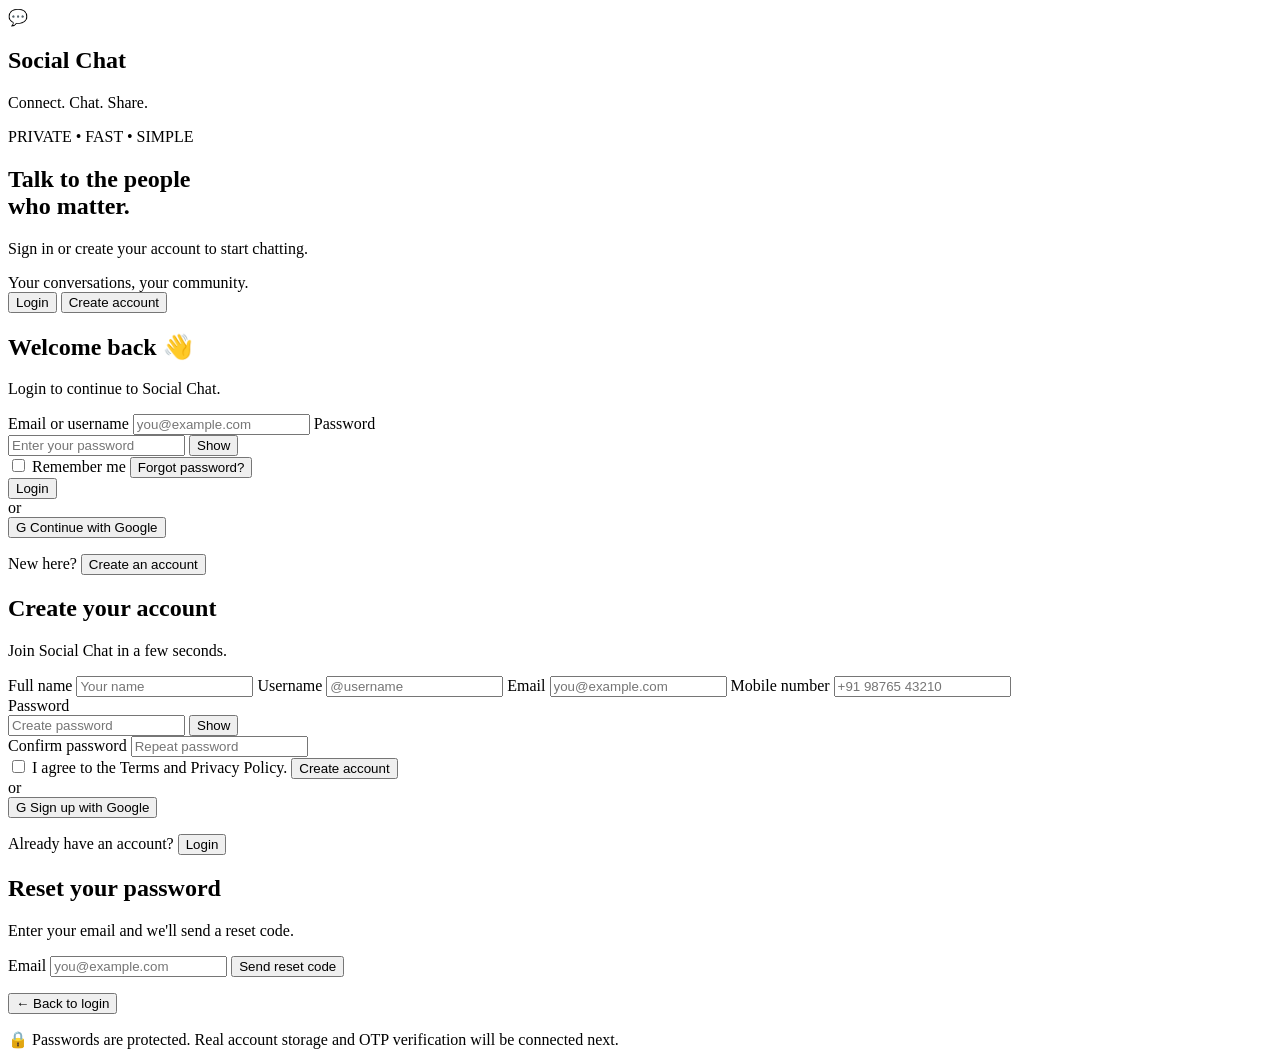
==== public/index.html @ 840ae3a7 "Add public/index.html" ====
<!DOCTYPE html>
<html lang="en">
<head>
  <meta charset="UTF-8">
  <meta name="viewport" content="width=device-width, initial-scale=1.0">
  <title>Social Chat — Login & Sign Up</title>
  <meta name="description" content="Secure login and sign up for Social Chat.">
  <link rel="stylesheet" href="style.css">
</head>
<body>
  <main class="page">
    <section class="brand-panel">
      <div class="brand">
        <div class="logo">💬</div>
        <div>
          <h1>Social Chat</h1>
          <p>Connect. Chat. Share.</p>
        </div>
      </div>
      <div class="hero-copy">
        <span class="pill">PRIVATE • FAST • SIMPLE</span>
        <h2>Talk to the people<br><span>who matter.</span></h2>
        <p>Sign in or create your account to start chatting.</p>
      </div>
      <div class="brand-footer">Your conversations, your community.</div>
    </section>

    <section class="auth-panel">
      <div class="auth-card">
        <div class="tabs">
          <button class="tab active" data-target="login">Login</button>
          <button class="tab" data-target="signup">Create account</button>
        </div>

        <div id="message" class="message" role="alert"></div>

        <form id="login" class="form active">
          <div class="heading">
            <h2>Welcome back 👋</h2>
            <p>Login to continue to Social Chat.</p>
          </div>

          <label>Email or username
            <input id="loginIdentity" type="text" placeholder="you@example.com" autocomplete="username" required>
          </label>

          <label>Password
            <div class="password-wrap">
              <input id="loginPassword" type="password" placeholder="Enter your password" autocomplete="current-password" required>
              <button type="button" class="show-pass" data-for="loginPassword">Show</button>
            </div>
          </label>

          <div class="row between">
            <label class="check"><input type="checkbox" id="remember"> Remember me</label>
            <button type="button" class="link" id="forgotBtn">Forgot password?</button>
          </div>

          <button class="primary" type="submit">Login</button>
          <div class="divider"><span>or</span></div>
          <button class="google" type="button" id="googleBtn"><span>G</span> Continue with Google</button>

          <p class="switch">New here? <button type="button" class="link switch-tab" data-target="signup">Create an account</button></p>
        </form>

        <form id="signup" class="form">
          <div class="heading">
            <h2>Create your account</h2>
            <p>Join Social Chat in a few seconds.</p>
          </div>

          <label>Full name
            <input id="name" type="text" placeholder="Your name" autocomplete="name" required>
          </label>

          <label>Username
            <input id="username" type="text" placeholder="@username" autocomplete="username" minlength="3" required>
          </label>

          <label>Email
            <input id="email" type="email" placeholder="you@example.com" autocomplete="email" required>
          </label>

          <label>Mobile number
            <input id="phone" type="tel" placeholder="+91 98765 43210" autocomplete="tel" required>
          </label>

          <div class="two">
            <label>Password
              <div class="password-wrap">
                <input id="password" type="password" placeholder="Create password" autocomplete="new-password" minlength="8" required>
                <button type="button" class="show-pass" data-for="password">Show</button>
              </div>
            </label>
            <label>Confirm password
              <input id="confirmPassword" type="password" placeholder="Repeat password" autocomplete="new-password" minlength="8" required>
            </label>
          </div>

          <label class="check terms"><input type="checkbox" id="terms" required> I agree to the Terms and Privacy Policy.</label>

          <button class="primary" type="submit">Create account</button>
          <div class="divider"><span>or</span></div>
          <button class="google" type="button" id="googleSignupBtn"><span>G</span> Sign up with Google</button>

          <p class="switch">Already have an account? <button type="button" class="link switch-tab" data-target="login">Login</button></p>
        </form>

        <div id="forgot" class="form">
          <div class="heading">
            <h2>Reset your password</h2>
            <p>Enter your email and we'll send a reset code.</p>
          </div>
          <label>Email
            <input id="resetEmail" type="email" placeholder="you@example.com" autocomplete="email">
          </label>
          <button class="primary" id="resetBtn" type="button">Send reset code</button>
          <p class="switch"><button type="button" class="link switch-tab" data-target="login">← Back to login</button></p>
        </div>

        <div class="security-note">🔒 Passwords are protected. Real account storage and OTP verification will be connected next.</div>
      </div>
    </section>
  </main>
  <script src="script.js"></script>
</body>
</html>
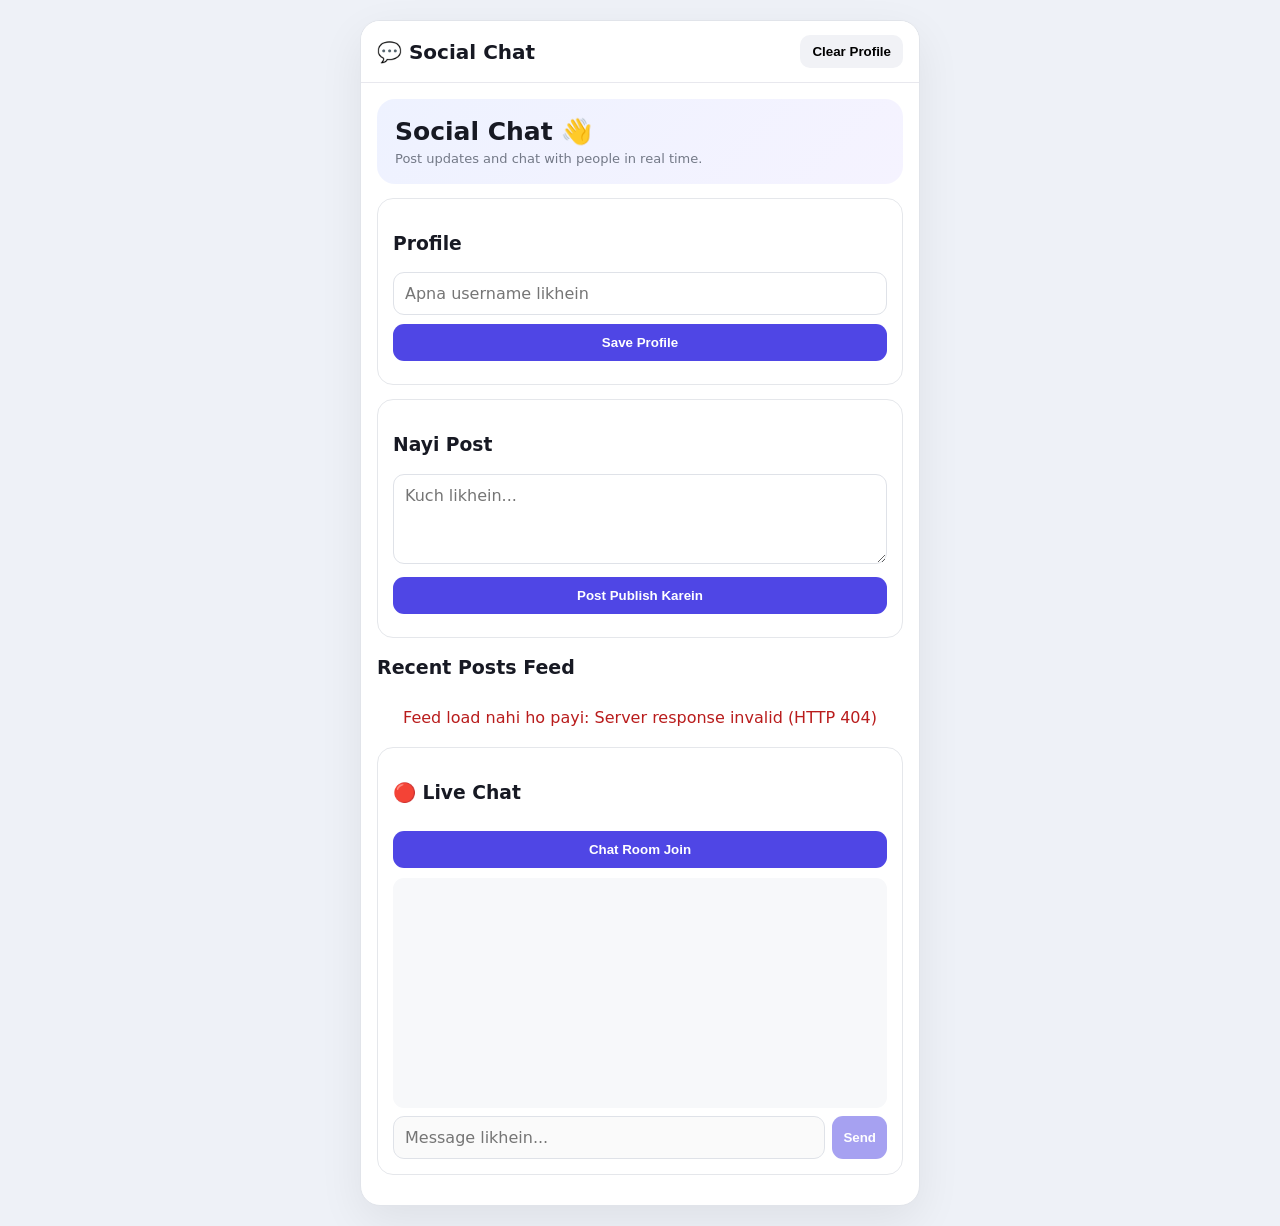
==== commit d8d1e71b: "Create clean social chat interface" ====
--- a/public/index.html
+++ b/public/index.html
@@ -1,127 +1,30 @@
 <!DOCTYPE html>
-<html lang="en">
+<html lang="hi">
 <head>
-  <meta charset="UTF-8">
-  <meta name="viewport" content="width=device-width, initial-scale=1.0">
-  <title>Social Chat — Login & Sign Up</title>
-  <meta name="description" content="Secure login and sign up for Social Chat.">
-  <link rel="stylesheet" href="style.css">
-</head>
-<body>
-  <main class="page">
-    <section class="brand-panel">
-      <div class="brand">
-        <div class="logo">💬</div>
-        <div>
-          <h1>Social Chat</h1>
-          <p>Connect. Chat. Share.</p>
-        </div>
-      </div>
-      <div class="hero-copy">
-        <span class="pill">PRIVATE • FAST • SIMPLE</span>
-        <h2>Talk to the people<br><span>who matter.</span></h2>
-        <p>Sign in or create your account to start chatting.</p>
-      </div>
-      <div class="brand-footer">Your conversations, your community.</div>
-    </section>
-
-    <section class="auth-panel">
-      <div class="auth-card">
-        <div class="tabs">
-          <button class="tab active" data-target="login">Login</button>
-          <button class="tab" data-target="signup">Create account</button>
-        </div>
-
-        <div id="message" class="message" role="alert"></div>
-
-        <form id="login" class="form active">
-          <div class="heading">
-            <h2>Welcome back 👋</h2>
-            <p>Login to continue to Social Chat.</p>
-          </div>
-
-          <label>Email or username
-            <input id="loginIdentity" type="text" placeholder="you@example.com" autocomplete="username" required>
-          </label>
-
-          <label>Password
-            <div class="password-wrap">
-              <input id="loginPassword" type="password" placeholder="Enter your password" autocomplete="current-password" required>
-              <button type="button" class="show-pass" data-for="loginPassword">Show</button>
-            </div>
-          </label>
-
-          <div class="row between">
-            <label class="check"><input type="checkbox" id="remember"> Remember me</label>
-            <button type="button" class="link" id="forgotBtn">Forgot password?</button>
-          </div>
-
-          <button class="primary" type="submit">Login</button>
-          <div class="divider"><span>or</span></div>
-          <button class="google" type="button" id="googleBtn"><span>G</span> Continue with Google</button>
-
-          <p class="switch">New here? <button type="button" class="link switch-tab" data-target="signup">Create an account</button></p>
-        </form>
-
-        <form id="signup" class="form">
-          <div class="heading">
-            <h2>Create your account</h2>
-            <p>Join Social Chat in a few seconds.</p>
-          </div>
-
-          <label>Full name
-            <input id="name" type="text" placeholder="Your name" autocomplete="name" required>
-          </label>
-
-          <label>Username
-            <input id="username" type="text" placeholder="@username" autocomplete="username" minlength="3" required>
-          </label>
-
-          <label>Email
-            <input id="email" type="email" placeholder="you@example.com" autocomplete="email" required>
-          </label>
-
-          <label>Mobile number
-            <input id="phone" type="tel" placeholder="+91 98765 43210" autocomplete="tel" required>
-          </label>
-
-          <div class="two">
-            <label>Password
-              <div class="password-wrap">
-                <input id="password" type="password" placeholder="Create password" autocomplete="new-password" minlength="8" required>
-                <button type="button" class="show-pass" data-for="password">Show</button>
-              </div>
-            </label>
-            <label>Confirm password
-              <input id="confirmPassword" type="password" placeholder="Repeat password" autocomplete="new-password" minlength="8" required>
-            </label>
-          </div>
-
-          <label class="check terms"><input type="checkbox" id="terms" required> I agree to the Terms and Privacy Policy.</label>
-
-          <button class="primary" type="submit">Create account</button>
-          <div class="divider"><span>or</span></div>
-          <button class="google" type="button" id="googleSignupBtn"><span>G</span> Sign up with Google</button>
-
-          <p class="switch">Already have an account? <button type="button" class="link switch-tab" data-target="login">Login</button></p>
-        </form>
-
-        <div id="forgot" class="form">
-          <div class="heading">
-            <h2>Reset your password</h2>
-            <p>Enter your email and we'll send a reset code.</p>
-          </div>
-          <label>Email
-            <input id="resetEmail" type="email" placeholder="you@example.com" autocomplete="email">
-          </label>
-          <button class="primary" id="resetBtn" type="button">Send reset code</button>
-          <p class="switch"><button type="button" class="link switch-tab" data-target="login">← Back to login</button></p>
-        </div>
-
-        <div class="security-note">🔒 Passwords are protected. Real account storage and OTP verification will be connected next.</div>
-      </div>
-    </section>
-  </main>
-  <script src="script.js"></script>
-</body>
-</html>+<meta charset="UTF-8"><meta name="viewport" content="width=device-width,initial-scale=1"><meta name="theme-color" content="#4f46e5"><title>Social Chat</title>
+<style>
+*{box-sizing:border-box}body{margin:0;background:#eef1f7;color:#171923;font-family:Inter,system-ui,-apple-system,sans-serif}.app{width:min(100%,560px);min-height:100vh;margin:auto;background:#fff}.top{position:sticky;top:0;z-index:5;background:#fff;border-bottom:1px solid #e8e8ee;padding:14px 16px;display:flex;justify-content:space-between;align-items:center}.logo{font-size:20px;font-weight:900}.pill{border:0;border-radius:10px;padding:9px 12px;background:#f1f2f6;font-weight:700}.content{padding:16px}.hero{background:linear-gradient(135deg,#eef2ff,#f5f3ff);border-radius:18px;padding:18px;margin-bottom:14px}.hero h1{margin:0 0 5px;font-size:25px}.muted{color:#737987;font-size:13px}.card{border:1px solid #e5e7eb;border-radius:16px;padding:15px;margin-bottom:14px}.field{width:100%;border:1px solid #dfe2e8;border-radius:11px;padding:11px;font:inherit;outline:0}.field:focus{border-color:#6366f1}.textarea{min-height:90px;resize:vertical}.btn{width:100%;border:0;border-radius:11px;padding:11px;margin-top:9px;background:#4f46e5;color:#fff;font-weight:800;cursor:pointer}.btn:disabled{opacity:.5}.feed-title{font-size:19px;font-weight:900;margin:18px 0 10px}.post{border:1px solid #e5e7eb;border-radius:15px;padding:14px;margin-bottom:10px}.post-head{display:flex;gap:10px;align-items:center}.avatar{width:40px;height:40px;border-radius:50%;display:grid;place-items:center;background:#e0e7ff;color:#4338ca;font-weight:900}.post-user{font-weight:800}.post-time{font-size:11px;color:#8a909d;margin-top:2px}.post-text{white-space:pre-wrap;line-height:1.5;margin-top:12px}.empty{text-align:center;color:#8a909d;padding:20px}.chat-box{height:230px;overflow:auto;background:#f7f8fa;border-radius:11px;padding:10px;margin-top:10px}.msg{padding:7px 10px;border-radius:10px;background:#e5e7eb;margin:5px 0;max-width:82%;width:max-content}.msg.self{margin-left:auto;background:#4f46e5;color:#fff}.msg.system{margin:7px auto;background:#ececf1;color:#666;font-size:12px}.chat-row{display:flex;gap:7px;margin-top:8px}.chat-row .field{flex:1}.chat-row .btn{width:auto;margin:0}.status{margin-top:8px;font-size:12px}.ok{color:#15803d}.err{color:#b91c1c}@media(min-width:561px){body{padding:20px}.app{border:1px solid #e1e4ea;border-radius:20px;overflow:hidden;box-shadow:0 15px 45px #00000012}}
+</style></head>
+<body><div class="app">
+<header class="top"><div class="logo">💬 Social Chat</div><button class="pill" id="clearBtn">Clear Profile</button></header>
+<main class="content">
+<section class="hero"><h1 id="welcome">Social Chat 👋</h1><div class="muted">Post updates and chat with people in real time.</div></section>
+<section class="card"><h3>Profile</h3><input class="field" id="username" maxlength="40" placeholder="Apna username likhein"><button class="btn" id="saveBtn">Save Profile</button><div id="profileStatus" class="status"></div></section>
+<section class="card"><h3>Nayi Post</h3><textarea class="field textarea" id="postContent" maxlength="2000" placeholder="Kuch likhein..."></textarea><button class="btn" id="postBtn">Post Publish Karein</button><div id="postStatus" class="status"></div></section>
+<div class="feed-title">Recent Posts Feed</div><section id="feed"><div class="empty">Feed load ho rahi hai…</div></section>
+<section class="card"><h3>🔴 Live Chat</h3><button class="btn" id="connectBtn">Chat Room Join</button><div id="chatStatus" class="status"></div><div class="chat-box" id="chatBox"></div><div class="chat-row"><input class="field" id="chatInput" maxlength="1000" placeholder="Message likhein..." disabled><button class="btn" id="sendBtn" disabled>Send</button></div></section>
+</main></div>
+<script>
+let socket=null;let username=localStorage.getItem('socialChatUsername')||'';const $=id=>document.getElementById(id);const esc=s=>String(s??'').replace(/[&<>"']/g,c=>({'&':'&amp;','<':'&lt;','>':'&gt;','"':'&quot;',"'":'&#039;'}[c]));
+$('username').value=username;updateWelcome();
+function updateWelcome(){ $('welcome').textContent=username?'Welcome, '+username+' 👋':'Social Chat 👋'; }
+async function api(path,options={}){const r=await fetch(path,{cache:'no-store',...options});const text=await r.text();let d;try{d=JSON.parse(text)}catch{throw Error('Server response invalid (HTTP '+r.status+')')};if(!r.ok)throw Error(d.error||'Request failed');return d}
+async function saveUser(){const name=$('username').value.trim();if(!name)return setStatus('profileStatus','Username likhna zaroori hai','err');try{const d=await api('/api/users',{method:'POST',headers:{'Content-Type':'application/json'},body:JSON.stringify({username:name})});username=d.user.username;localStorage.setItem('socialChatUsername',username);updateWelcome();setStatus('profileStatus','Profile save ho gayi ✓','ok')}catch(e){setStatus('profileStatus',e.message,'err')}}
+async function loadFeed(){const feed=$('feed');feed.innerHTML='<div class="empty">Loading posts…</div>';try{const d=await api('/api/posts');const posts=Array.isArray(d.posts)?d.posts:[];if(!posts.length){feed.innerHTML='<div class="empty">Abhi koi posts nahi hain.</div>';return}feed.innerHTML=posts.map(p=>'<article class="post"><div class="post-head"><div class="avatar">'+esc((p.username||'U').charAt(0).toUpperCase())+'</div><div><div class="post-user">@'+esc(p.username||'User')+'</div><div class="post-time">'+esc(new Date(p.created_at).toLocaleString())+'</div></div></div><div class="post-text">'+esc(p.content)+'</div></article>').join('')}catch(e){feed.innerHTML='<div class="empty err">Feed load nahi ho payi: '+esc(e.message)+'</div>'}}
+async function createPost(){if(!username)return setStatus('postStatus','Pehle Profile Save karein','err');const content=$('postContent').value.trim();if(!content)return setStatus('postStatus','Post khali hai','err');try{await api('/api/posts',{method:'POST',headers:{'Content-Type':'application/json'},body:JSON.stringify({username,content})});$('postContent').value='';setStatus('postStatus','Post published ✓','ok');await loadFeed()}catch(e){setStatus('postStatus',e.message,'err')}}
+function setStatus(id,text,cls){$(id).textContent=text;$(id).className='status '+(cls||'')}
+function addMsg(user,text,type){const div=document.createElement('div');div.className='msg '+(type||'');div.textContent=(user?user+': ':'')+text;$('chatBox').appendChild(div);$('chatBox').scrollTop=$('chatBox').scrollHeight}
+function connectChat(){if(!username)return setStatus('chatStatus','Pehle Profile Save karein','err');if(socket&&socket.readyState===WebSocket.OPEN)return;const protocol=location.protocol==='https:'?'wss:':'ws:';socket=new WebSocket(protocol+'//'+location.host+'/chat/general?username='+encodeURIComponent(username));socket.onopen=()=>{ $('chatInput').disabled=false;$('sendBtn').disabled=false;setStatus('chatStatus','Connected ✓','ok');addMsg('', 'Room se connected','system')};socket.onmessage=e=>{try{const d=JSON.parse(e.data);if(d.type==='system')addMsg('',d.text,'system');else addMsg(d.user,d.text,d.user===username?'self':'')}catch{}};socket.onclose=()=>{ $('chatInput').disabled=true;$('sendBtn').disabled=true;setStatus('chatStatus','Disconnected','err')};socket.onerror=()=>setStatus('chatStatus','Connection error','err')}
+function sendMessage(){const text=$('chatInput').value.trim();if(!text||!socket||socket.readyState!==WebSocket.OPEN)return;socket.send(JSON.stringify({text}));$('chatInput').value='';}
+$('saveBtn').onclick=saveUser;$('postBtn').onclick=createPost;$('connectBtn').onclick=connectChat;$('sendBtn').onclick=sendMessage;$('chatInput').addEventListener('keydown',e=>{if(e.key==='Enter')sendMessage()});$('clearBtn').onclick=()=>{localStorage.removeItem('socialChatUsername');username='';$('username').value='';updateWelcome();setStatus('profileStatus','Profile clear ho gayi','ok');if(socket)socket.close()};window.addEventListener('load',loadFeed);
+</script></body></html>
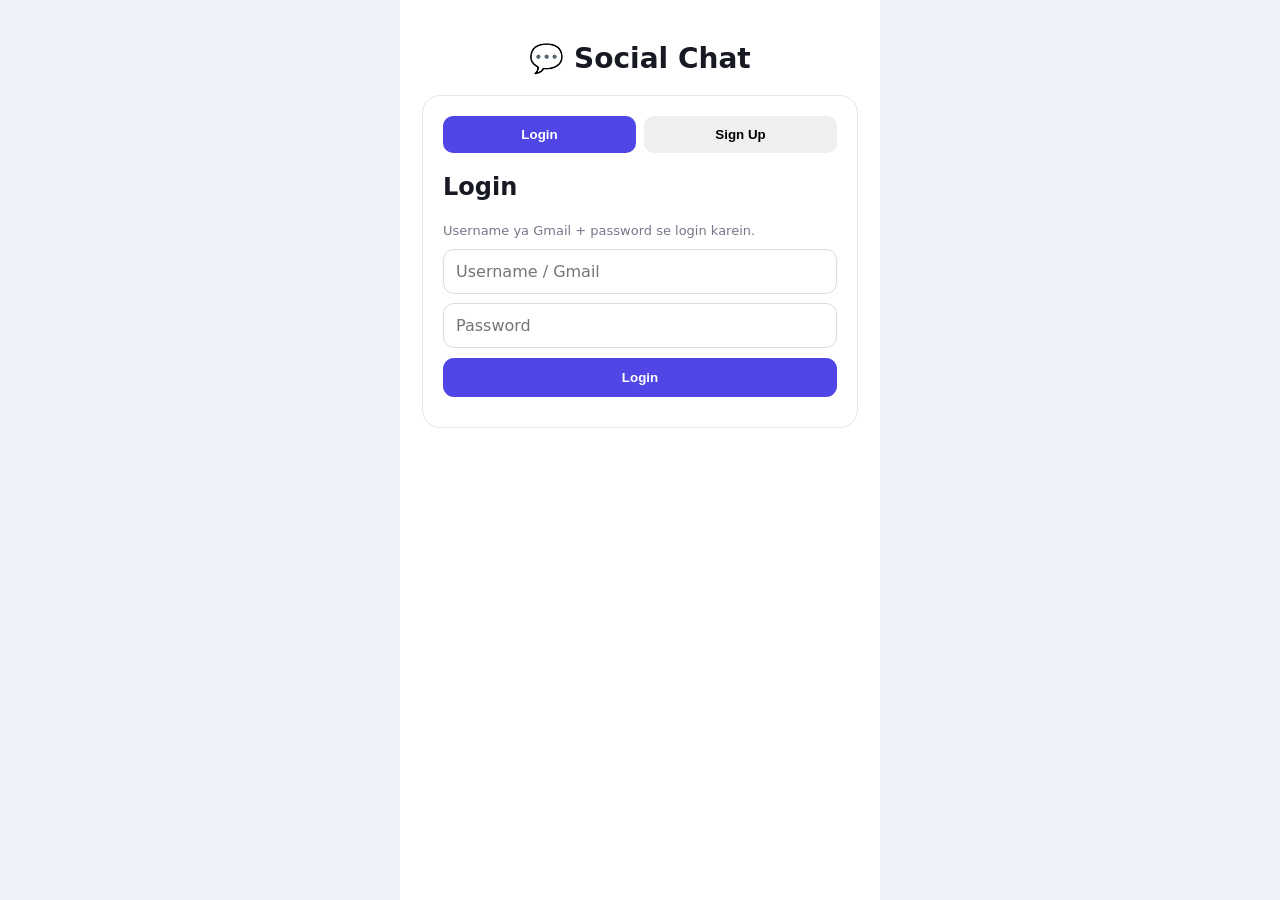
==== commit 9ca3201b: "Create signup login and Gmail OTP verification UI" ====
--- a/public/index.html
+++ b/public/index.html
@@ -1,30 +1 @@
-<!DOCTYPE html>
-<html lang="hi">
-<head>
-<meta charset="UTF-8"><meta name="viewport" content="width=device-width,initial-scale=1"><meta name="theme-color" content="#4f46e5"><title>Social Chat</title>
-<style>
-*{box-sizing:border-box}body{margin:0;background:#eef1f7;color:#171923;font-family:Inter,system-ui,-apple-system,sans-serif}.app{width:min(100%,560px);min-height:100vh;margin:auto;background:#fff}.top{position:sticky;top:0;z-index:5;background:#fff;border-bottom:1px solid #e8e8ee;padding:14px 16px;display:flex;justify-content:space-between;align-items:center}.logo{font-size:20px;font-weight:900}.pill{border:0;border-radius:10px;padding:9px 12px;background:#f1f2f6;font-weight:700}.content{padding:16px}.hero{background:linear-gradient(135deg,#eef2ff,#f5f3ff);border-radius:18px;padding:18px;margin-bottom:14px}.hero h1{margin:0 0 5px;font-size:25px}.muted{color:#737987;font-size:13px}.card{border:1px solid #e5e7eb;border-radius:16px;padding:15px;margin-bottom:14px}.field{width:100%;border:1px solid #dfe2e8;border-radius:11px;padding:11px;font:inherit;outline:0}.field:focus{border-color:#6366f1}.textarea{min-height:90px;resize:vertical}.btn{width:100%;border:0;border-radius:11px;padding:11px;margin-top:9px;background:#4f46e5;color:#fff;font-weight:800;cursor:pointer}.btn:disabled{opacity:.5}.feed-title{font-size:19px;font-weight:900;margin:18px 0 10px}.post{border:1px solid #e5e7eb;border-radius:15px;padding:14px;margin-bottom:10px}.post-head{display:flex;gap:10px;align-items:center}.avatar{width:40px;height:40px;border-radius:50%;display:grid;place-items:center;background:#e0e7ff;color:#4338ca;font-weight:900}.post-user{font-weight:800}.post-time{font-size:11px;color:#8a909d;margin-top:2px}.post-text{white-space:pre-wrap;line-height:1.5;margin-top:12px}.empty{text-align:center;color:#8a909d;padding:20px}.chat-box{height:230px;overflow:auto;background:#f7f8fa;border-radius:11px;padding:10px;margin-top:10px}.msg{padding:7px 10px;border-radius:10px;background:#e5e7eb;margin:5px 0;max-width:82%;width:max-content}.msg.self{margin-left:auto;background:#4f46e5;color:#fff}.msg.system{margin:7px auto;background:#ececf1;color:#666;font-size:12px}.chat-row{display:flex;gap:7px;margin-top:8px}.chat-row .field{flex:1}.chat-row .btn{width:auto;margin:0}.status{margin-top:8px;font-size:12px}.ok{color:#15803d}.err{color:#b91c1c}@media(min-width:561px){body{padding:20px}.app{border:1px solid #e1e4ea;border-radius:20px;overflow:hidden;box-shadow:0 15px 45px #00000012}}
-</style></head>
-<body><div class="app">
-<header class="top"><div class="logo">💬 Social Chat</div><button class="pill" id="clearBtn">Clear Profile</button></header>
-<main class="content">
-<section class="hero"><h1 id="welcome">Social Chat 👋</h1><div class="muted">Post updates and chat with people in real time.</div></section>
-<section class="card"><h3>Profile</h3><input class="field" id="username" maxlength="40" placeholder="Apna username likhein"><button class="btn" id="saveBtn">Save Profile</button><div id="profileStatus" class="status"></div></section>
-<section class="card"><h3>Nayi Post</h3><textarea class="field textarea" id="postContent" maxlength="2000" placeholder="Kuch likhein..."></textarea><button class="btn" id="postBtn">Post Publish Karein</button><div id="postStatus" class="status"></div></section>
-<div class="feed-title">Recent Posts Feed</div><section id="feed"><div class="empty">Feed load ho rahi hai…</div></section>
-<section class="card"><h3>🔴 Live Chat</h3><button class="btn" id="connectBtn">Chat Room Join</button><div id="chatStatus" class="status"></div><div class="chat-box" id="chatBox"></div><div class="chat-row"><input class="field" id="chatInput" maxlength="1000" placeholder="Message likhein..." disabled><button class="btn" id="sendBtn" disabled>Send</button></div></section>
-</main></div>
-<script>
-let socket=null;let username=localStorage.getItem('socialChatUsername')||'';const $=id=>document.getElementById(id);const esc=s=>String(s??'').replace(/[&<>"']/g,c=>({'&':'&amp;','<':'&lt;','>':'&gt;','"':'&quot;',"'":'&#039;'}[c]));
-$('username').value=username;updateWelcome();
-function updateWelcome(){ $('welcome').textContent=username?'Welcome, '+username+' 👋':'Social Chat 👋'; }
-async function api(path,options={}){const r=await fetch(path,{cache:'no-store',...options});const text=await r.text();let d;try{d=JSON.parse(text)}catch{throw Error('Server response invalid (HTTP '+r.status+')')};if(!r.ok)throw Error(d.error||'Request failed');return d}
-async function saveUser(){const name=$('username').value.trim();if(!name)return setStatus('profileStatus','Username likhna zaroori hai','err');try{const d=await api('/api/users',{method:'POST',headers:{'Content-Type':'application/json'},body:JSON.stringify({username:name})});username=d.user.username;localStorage.setItem('socialChatUsername',username);updateWelcome();setStatus('profileStatus','Profile save ho gayi ✓','ok')}catch(e){setStatus('profileStatus',e.message,'err')}}
-async function loadFeed(){const feed=$('feed');feed.innerHTML='<div class="empty">Loading posts…</div>';try{const d=await api('/api/posts');const posts=Array.isArray(d.posts)?d.posts:[];if(!posts.length){feed.innerHTML='<div class="empty">Abhi koi posts nahi hain.</div>';return}feed.innerHTML=posts.map(p=>'<article class="post"><div class="post-head"><div class="avatar">'+esc((p.username||'U').charAt(0).toUpperCase())+'</div><div><div class="post-user">@'+esc(p.username||'User')+'</div><div class="post-time">'+esc(new Date(p.created_at).toLocaleString())+'</div></div></div><div class="post-text">'+esc(p.content)+'</div></article>').join('')}catch(e){feed.innerHTML='<div class="empty err">Feed load nahi ho payi: '+esc(e.message)+'</div>'}}
-async function createPost(){if(!username)return setStatus('postStatus','Pehle Profile Save karein','err');const content=$('postContent').value.trim();if(!content)return setStatus('postStatus','Post khali hai','err');try{await api('/api/posts',{method:'POST',headers:{'Content-Type':'application/json'},body:JSON.stringify({username,content})});$('postContent').value='';setStatus('postStatus','Post published ✓','ok');await loadFeed()}catch(e){setStatus('postStatus',e.message,'err')}}
-function setStatus(id,text,cls){$(id).textContent=text;$(id).className='status '+(cls||'')}
-function addMsg(user,text,type){const div=document.createElement('div');div.className='msg '+(type||'');div.textContent=(user?user+': ':'')+text;$('chatBox').appendChild(div);$('chatBox').scrollTop=$('chatBox').scrollHeight}
-function connectChat(){if(!username)return setStatus('chatStatus','Pehle Profile Save karein','err');if(socket&&socket.readyState===WebSocket.OPEN)return;const protocol=location.protocol==='https:'?'wss:':'ws:';socket=new WebSocket(protocol+'//'+location.host+'/chat/general?username='+encodeURIComponent(username));socket.onopen=()=>{ $('chatInput').disabled=false;$('sendBtn').disabled=false;setStatus('chatStatus','Connected ✓','ok');addMsg('', 'Room se connected','system')};socket.onmessage=e=>{try{const d=JSON.parse(e.data);if(d.type==='system')addMsg('',d.text,'system');else addMsg(d.user,d.text,d.user===username?'self':'')}catch{}};socket.onclose=()=>{ $('chatInput').disabled=true;$('sendBtn').disabled=true;setStatus('chatStatus','Disconnected','err')};socket.onerror=()=>setStatus('chatStatus','Connection error','err')}
-function sendMessage(){const text=$('chatInput').value.trim();if(!text||!socket||socket.readyState!==WebSocket.OPEN)return;socket.send(JSON.stringify({text}));$('chatInput').value='';}
-$('saveBtn').onclick=saveUser;$('postBtn').onclick=createPost;$('connectBtn').onclick=connectChat;$('sendBtn').onclick=sendMessage;$('chatInput').addEventListener('keydown',e=>{if(e.key==='Enter')sendMessage()});$('clearBtn').onclick=()=>{localStorage.removeItem('socialChatUsername');username='';$('username').value='';updateWelcome();setStatus('profileStatus','Profile clear ho gayi','ok');if(socket)socket.close()};window.addEventListener('load',loadFeed);
-</script></body></html>
+<!doctype html><html lang="hi"><head><meta charset="UTF-8"><meta name="viewport" content="width=device-width,initial-scale=1"><meta name="theme-color" content="#4f46e5"><title>Social Chat - Login</title><style>*{box-sizing:border-box}body{margin:0;background:#eef1f7;font-family:system-ui,sans-serif;color:#171923}.app{width:min(100%,480px);min-height:100vh;margin:auto;background:#fff;padding:22px}.logo{text-align:center;font-size:28px;font-weight:900;margin:20px 0}.card{border:1px solid #e3e5eb;border-radius:18px;padding:20px;margin-bottom:16px}.tabs{display:grid;grid-template-columns:1fr 1fr;gap:8px}.tab{padding:11px;border:0;border-radius:10px;font-weight:800;cursor:pointer}.tab.active{background:#4f46e5;color:#fff}.field{width:100%;padding:12px;margin-top:9px;border:1px solid #d9dce4;border-radius:11px;font:inherit}.btn{width:100%;padding:12px;margin-top:10px;border:0;border-radius:11px;background:#4f46e5;color:#fff;font-weight:800}.msg{margin-top:10px;font-size:13px}.ok{color:#15803d}.err{color:#b91c1c}.muted{color:#737987;font-size:13px;line-height:1.5}.hidden{display:none}</style></head><body><div class="app"><div class="logo">💬 Social Chat</div><div class="card"><div class="tabs"><button id="loginTab" class="tab active">Login</button><button id="signupTab" class="tab">Sign Up</button></div><div id="login"><h2>Login</h2><div class="muted">Username ya Gmail + password se login karein.</div><input id="li" class="field" placeholder="Username / Gmail"><input id="lp" class="field" type="password" placeholder="Password"><button id="loginBtn" class="btn">Login</button><div id="loginMsg" class="msg"></div></div><div id="signup" class="hidden"><h2>Create Account</h2><div class="muted">Username unique hoga. Gmail par OTP verification mandatory hai.</div><input id="su" class="field" maxlength="30" placeholder="Username (3-30, A-Z 0-9 _)"><input id="se" class="field" type="email" placeholder="Gmail address"><input id="sp" class="field" type="password" placeholder="Password (minimum 8 characters)"><button id="signupBtn" class="btn">Send OTP</button><div id="signupMsg" class="msg"></div><div id="otpBox" class="hidden"><input id="otp" class="field" inputmode="numeric" maxlength="6" placeholder="6-digit OTP"><button id="verifyBtn" class="btn">Verify Gmail</button><div id="otpMsg" class="msg"></div></div></div></div></div><script>const $=id=>document.getElementById(id);const msg=(id,t,c='')=>{$(id).textContent=t;$(id).className='msg '+c};async function api(path,opt={}){const r=await fetch(path,{cache:'no-store',...opt});const text=await r.text();let d;try{d=JSON.parse(text)}catch{throw Error('Server response invalid')}if(!r.ok)throw Error(d.error||'Request failed');return d}function show(tab){const login=tab==='login';$('login').classList.toggle('hidden',!login);$('signup').classList.toggle('hidden',login);$('loginTab').classList.toggle('active',login);$('signupTab').classList.toggle('active',!login)}$('loginTab').onclick=()=>show('login');$('signupTab').onclick=()=>show('signup');$('signupBtn').onclick=async()=>{try{const d=await api('/api/signup',{method:'POST',headers:{'Content-Type':'application/json'},body:JSON.stringify({username:$('su').value,email:$('se').value,password:$('sp').value})});$('otpBox').classList.remove('hidden');$('signupBtn').disabled=true;msg('signupMsg',d.message,'ok')}catch(e){msg('signupMsg',e.message,'err')}};$('verifyBtn').onclick=async()=>{try{const d=await api('/api/verify-email',{method:'POST',headers:{'Content-Type':'application/json'},body:JSON.stringify({user_id:window.__signupUserId,otp:$('otp').value})});msg('otpMsg',d.message,'ok');setTimeout(()=>show('login'),700)}catch(e){msg('otpMsg',e.message,'err')}};const oldSignup=$('signupBtn').onclick;$('signupBtn').onclick=async()=>{try{const d=await api('/api/signup',{method:'POST',headers:{'Content-Type':'application/json'},body:JSON.stringify({username:$('su').value,email:$('se').value,password:$('sp').value})});window.__signupUserId=d.user_id;$('otpBox').classList.remove('hidden');$('signupBtn').disabled=true;msg('signupMsg',d.message,'ok')}catch(e){msg('signupMsg',e.message,'err')}};$('loginBtn').onclick=async()=>{try{const d=await api('/api/login',{method:'POST',headers:{'Content-Type':'application/json'},body:JSON.stringify({username:$('li').value,password:$('lp').value})});sessionStorage.setItem('socialChatUser',JSON.stringify(d.user));location.href='/home.html'}catch(e){msg('loginMsg',e.message,'err')}};</script></body></html>
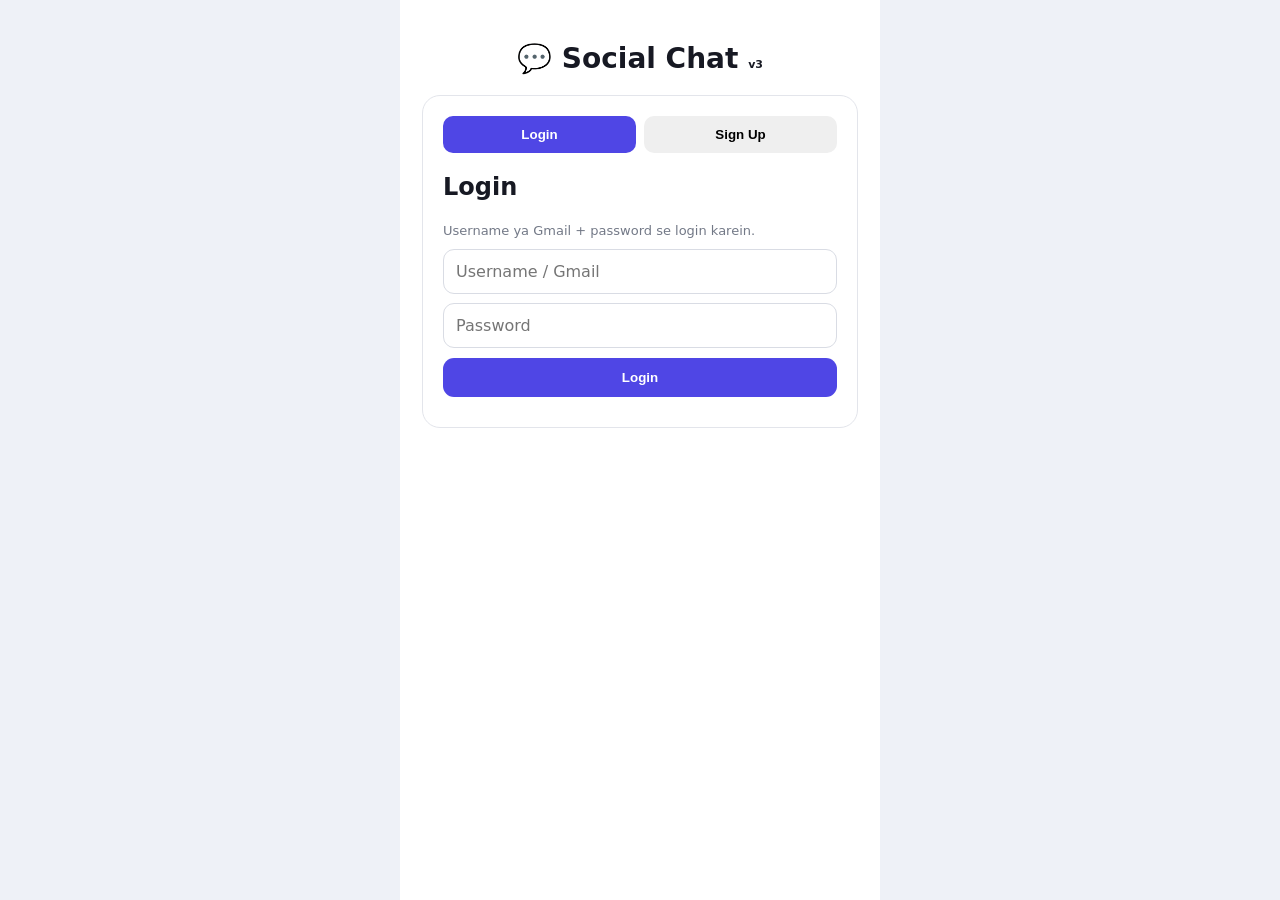
==== commit 219c1410: "Mark current auth frontend v3" ====
--- a/public/index.html
+++ b/public/index.html
@@ -1 +1 @@
-<!doctype html><html lang="hi"><head><meta charset="UTF-8"><meta name="viewport" content="width=device-width,initial-scale=1"><meta name="theme-color" content="#4f46e5"><title>Social Chat - Login</title><style>*{box-sizing:border-box}body{margin:0;background:#eef1f7;font-family:system-ui,sans-serif;color:#171923}.app{width:min(100%,480px);min-height:100vh;margin:auto;background:#fff;padding:22px}.logo{text-align:center;font-size:28px;font-weight:900;margin:20px 0}.card{border:1px solid #e3e5eb;border-radius:18px;padding:20px;margin-bottom:16px}.tabs{display:grid;grid-template-columns:1fr 1fr;gap:8px}.tab{padding:11px;border:0;border-radius:10px;font-weight:800;cursor:pointer}.tab.active{background:#4f46e5;color:#fff}.field{width:100%;padding:12px;margin-top:9px;border:1px solid #d9dce4;border-radius:11px;font:inherit}.btn{width:100%;padding:12px;margin-top:10px;border:0;border-radius:11px;background:#4f46e5;color:#fff;font-weight:800}.msg{margin-top:10px;font-size:13px}.ok{color:#15803d}.err{color:#b91c1c}.muted{color:#737987;font-size:13px;line-height:1.5}.hidden{display:none}</style></head><body><div class="app"><div class="logo">💬 Social Chat</div><div class="card"><div class="tabs"><button id="loginTab" class="tab active">Login</button><button id="signupTab" class="tab">Sign Up</button></div><div id="login"><h2>Login</h2><div class="muted">Username ya Gmail + password se login karein.</div><input id="li" class="field" placeholder="Username / Gmail"><input id="lp" class="field" type="password" placeholder="Password"><button id="loginBtn" class="btn">Login</button><div id="loginMsg" class="msg"></div></div><div id="signup" class="hidden"><h2>Create Account</h2><div class="muted">Username unique hoga. Gmail par OTP verification mandatory hai.</div><input id="su" class="field" maxlength="30" placeholder="Username (3-30, A-Z 0-9 _)"><input id="se" class="field" type="email" placeholder="Gmail address"><input id="sp" class="field" type="password" placeholder="Password (minimum 8 characters)"><button id="signupBtn" class="btn">Send OTP</button><div id="signupMsg" class="msg"></div><div id="otpBox" class="hidden"><input id="otp" class="field" inputmode="numeric" maxlength="6" placeholder="6-digit OTP"><button id="verifyBtn" class="btn">Verify Gmail</button><div id="otpMsg" class="msg"></div></div></div></div></div><script>const $=id=>document.getElementById(id);const msg=(id,t,c='')=>{$(id).textContent=t;$(id).className='msg '+c};async function api(path,opt={}){const r=await fetch(path,{cache:'no-store',...opt});const text=await r.text();let d;try{d=JSON.parse(text)}catch{throw Error('Server response invalid')}if(!r.ok)throw Error(d.error||'Request failed');return d}function show(tab){const login=tab==='login';$('login').classList.toggle('hidden',!login);$('signup').classList.toggle('hidden',login);$('loginTab').classList.toggle('active',login);$('signupTab').classList.toggle('active',!login)}$('loginTab').onclick=()=>show('login');$('signupTab').onclick=()=>show('signup');$('signupBtn').onclick=async()=>{try{const d=await api('/api/signup',{method:'POST',headers:{'Content-Type':'application/json'},body:JSON.stringify({username:$('su').value,email:$('se').value,password:$('sp').value})});$('otpBox').classList.remove('hidden');$('signupBtn').disabled=true;msg('signupMsg',d.message,'ok')}catch(e){msg('signupMsg',e.message,'err')}};$('verifyBtn').onclick=async()=>{try{const d=await api('/api/verify-email',{method:'POST',headers:{'Content-Type':'application/json'},body:JSON.stringify({user_id:window.__signupUserId,otp:$('otp').value})});msg('otpMsg',d.message,'ok');setTimeout(()=>show('login'),700)}catch(e){msg('otpMsg',e.message,'err')}};const oldSignup=$('signupBtn').onclick;$('signupBtn').onclick=async()=>{try{const d=await api('/api/signup',{method:'POST',headers:{'Content-Type':'application/json'},body:JSON.stringify({username:$('su').value,email:$('se').value,password:$('sp').value})});window.__signupUserId=d.user_id;$('otpBox').classList.remove('hidden');$('signupBtn').disabled=true;msg('signupMsg',d.message,'ok')}catch(e){msg('signupMsg',e.message,'err')}};$('loginBtn').onclick=async()=>{try{const d=await api('/api/login',{method:'POST',headers:{'Content-Type':'application/json'},body:JSON.stringify({username:$('li').value,password:$('lp').value})});sessionStorage.setItem('socialChatUser',JSON.stringify(d.user));location.href='/home.html'}catch(e){msg('loginMsg',e.message,'err')}};</script></body></html>+<!doctype html><html lang="hi"><head><meta charset="UTF-8"><meta name="viewport" content="width=device-width,initial-scale=1"><meta name="theme-color" content="#4f46e5"><title>Social Chat v3</title><style>*{box-sizing:border-box}body{margin:0;background:#eef1f7;font-family:system-ui,sans-serif;color:#171923}.app{width:min(100%,480px);min-height:100vh;margin:auto;background:#fff;padding:22px}.logo{text-align:center;font-size:28px;font-weight:900;margin:20px 0}.card{border:1px solid #e3e5eb;border-radius:18px;padding:20px;margin-bottom:16px}.tabs{display:grid;grid-template-columns:1fr 1fr;gap:8px}.tab{padding:11px;border:0;border-radius:10px;font-weight:800;cursor:pointer}.tab.active{background:#4f46e5;color:#fff}.field{width:100%;padding:12px;margin-top:9px;border:1px solid #d9dce4;border-radius:11px;font:inherit}.btn{width:100%;padding:12px;margin-top:10px;border:0;border-radius:11px;background:#4f46e5;color:#fff;font-weight:800}.msg{margin-top:10px;font-size:13px}.ok{color:#15803d}.err{color:#b91c1c}.muted{color:#737987;font-size:13px;line-height:1.5}.hidden{display:none}</style></head><body><div class="app"><div class="logo">💬 Social Chat <small style="font-size:11px">v3</small></div><div class="card"><div class="tabs"><button id="loginTab" class="tab active">Login</button><button id="signupTab" class="tab">Sign Up</button></div><div id="login"><h2>Login</h2><div class="muted">Username ya Gmail + password se login karein.</div><input id="li" class="field" placeholder="Username / Gmail"><input id="lp" class="field" type="password" placeholder="Password"><button id="loginBtn" class="btn">Login</button><div id="loginMsg" class="msg"></div></div><div id="signup" class="hidden"><h2>Create Account</h2><div class="muted">Username unique hoga. Gmail par OTP verification mandatory hai.</div><input id="su" class="field" maxlength="30" placeholder="Username (3-30, A-Z 0-9 _)"><input id="se" class="field" type="email" placeholder="Gmail address"><input id="sp" class="field" type="password" placeholder="Password (minimum 8 characters)"><button id="signupBtn" class="btn">Send OTP</button><div id="signupMsg" class="msg"></div><div id="otpBox" class="hidden"><input id="otp" class="field" inputmode="numeric" maxlength="6" placeholder="6-digit OTP"><button id="verifyBtn" class="btn">Verify Gmail</button><div id="otpMsg" class="msg"></div></div></div></div></div><script>const $=id=>document.getElementById(id);const msg=(id,t,c='')=>{$(id).textContent=t;$(id).className='msg '+c};async function api(path,opt={}){const r=await fetch(path,{cache:'no-store',...opt});const text=await r.text();let d;try{d=JSON.parse(text)}catch{throw Error('Server response invalid')}if(!r.ok)throw Error(d.error||'Request failed');return d}function show(tab){const login=tab==='login';$('login').classList.toggle('hidden',!login);$('signup').classList.toggle('hidden',login);$('loginTab').classList.toggle('active',login);$('signupTab').classList.toggle('active',!login)}$('loginTab').onclick=()=>show('login');$('signupTab').onclick=()=>show('signup');$('signupBtn').onclick=async()=>{try{const d=await api('/api/signup',{method:'POST',headers:{'Content-Type':'application/json'},body:JSON.stringify({username:$('su').value,email:$('se').value,password:$('sp').value})});window.__signupUserId=d.user_id;$('otpBox').classList.remove('hidden');$('signupBtn').disabled=true;msg('signupMsg',d.message,'ok')}catch(e){msg('signupMsg',e.message,'err')}};$('verifyBtn').onclick=async()=>{try{const d=await api('/api/verify-email',{method:'POST',headers:{'Content-Type':'application/json'},body:JSON.stringify({user_id:window.__signupUserId,otp:$('otp').value})});msg('otpMsg',d.message,'ok');setTimeout(()=>show('login'),700)}catch(e){msg('otpMsg',e.message,'err')}};$('loginBtn').onclick=async()=>{try{const d=await api('/api/login',{method:'POST',headers:{'Content-Type':'application/json'},body:JSON.stringify({username:$('li').value,password:$('lp').value})});location.href='/home.html'}catch(e){msg('loginMsg',e.message,'err')}};</script></body></html>
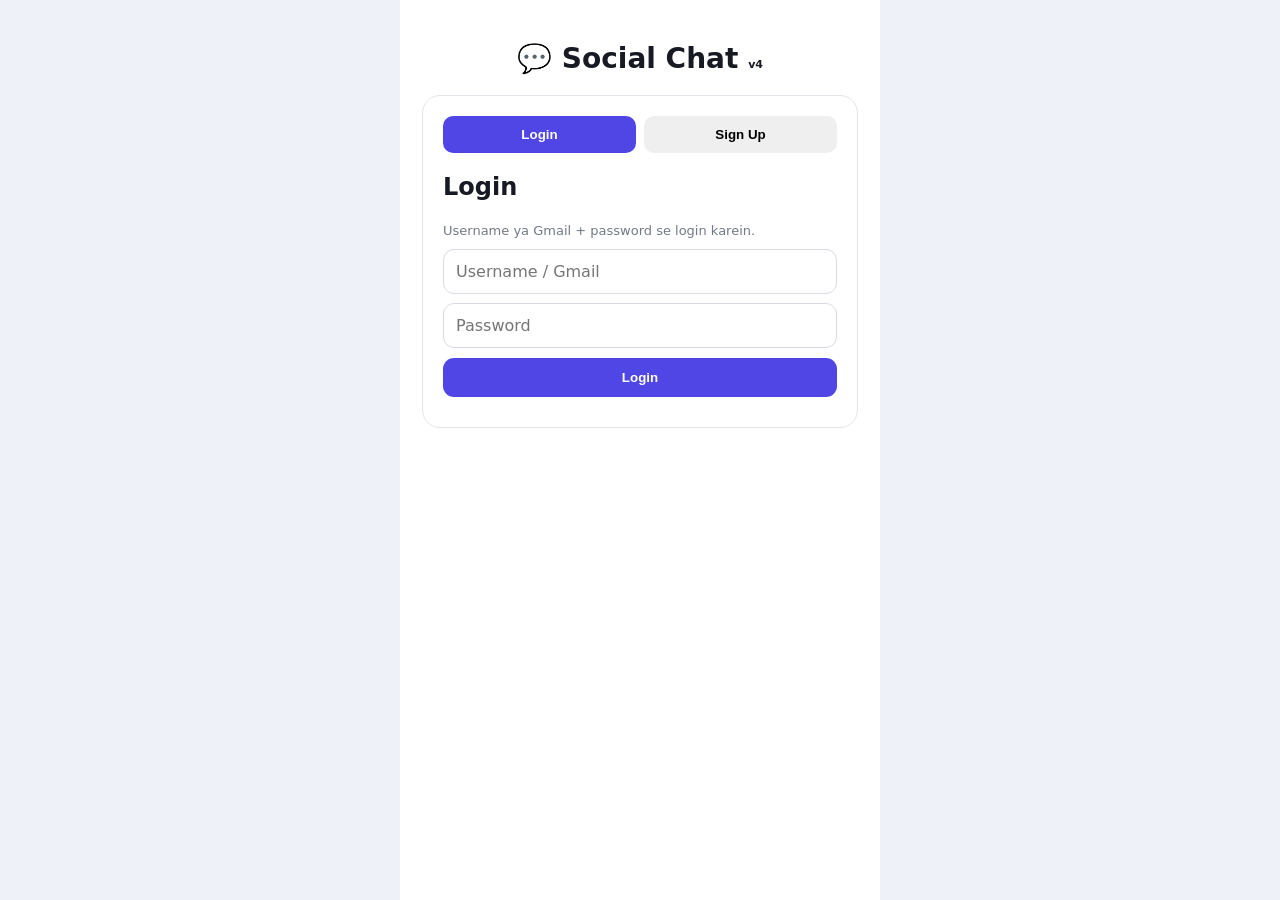
==== commit 41e94d60: "Bump auth frontend to v4 for fresh deployment" ====
--- a/public/index.html
+++ b/public/index.html
@@ -1 +1 @@
-<!doctype html><html lang="hi"><head><meta charset="UTF-8"><meta name="viewport" content="width=device-width,initial-scale=1"><meta name="theme-color" content="#4f46e5"><title>Social Chat v3</title><style>*{box-sizing:border-box}body{margin:0;background:#eef1f7;font-family:system-ui,sans-serif;color:#171923}.app{width:min(100%,480px);min-height:100vh;margin:auto;background:#fff;padding:22px}.logo{text-align:center;font-size:28px;font-weight:900;margin:20px 0}.card{border:1px solid #e3e5eb;border-radius:18px;padding:20px;margin-bottom:16px}.tabs{display:grid;grid-template-columns:1fr 1fr;gap:8px}.tab{padding:11px;border:0;border-radius:10px;font-weight:800;cursor:pointer}.tab.active{background:#4f46e5;color:#fff}.field{width:100%;padding:12px;margin-top:9px;border:1px solid #d9dce4;border-radius:11px;font:inherit}.btn{width:100%;padding:12px;margin-top:10px;border:0;border-radius:11px;background:#4f46e5;color:#fff;font-weight:800}.msg{margin-top:10px;font-size:13px}.ok{color:#15803d}.err{color:#b91c1c}.muted{color:#737987;font-size:13px;line-height:1.5}.hidden{display:none}</style></head><body><div class="app"><div class="logo">💬 Social Chat <small style="font-size:11px">v3</small></div><div class="card"><div class="tabs"><button id="loginTab" class="tab active">Login</button><button id="signupTab" class="tab">Sign Up</button></div><div id="login"><h2>Login</h2><div class="muted">Username ya Gmail + password se login karein.</div><input id="li" class="field" placeholder="Username / Gmail"><input id="lp" class="field" type="password" placeholder="Password"><button id="loginBtn" class="btn">Login</button><div id="loginMsg" class="msg"></div></div><div id="signup" class="hidden"><h2>Create Account</h2><div class="muted">Username unique hoga. Gmail par OTP verification mandatory hai.</div><input id="su" class="field" maxlength="30" placeholder="Username (3-30, A-Z 0-9 _)"><input id="se" class="field" type="email" placeholder="Gmail address"><input id="sp" class="field" type="password" placeholder="Password (minimum 8 characters)"><button id="signupBtn" class="btn">Send OTP</button><div id="signupMsg" class="msg"></div><div id="otpBox" class="hidden"><input id="otp" class="field" inputmode="numeric" maxlength="6" placeholder="6-digit OTP"><button id="verifyBtn" class="btn">Verify Gmail</button><div id="otpMsg" class="msg"></div></div></div></div></div><script>const $=id=>document.getElementById(id);const msg=(id,t,c='')=>{$(id).textContent=t;$(id).className='msg '+c};async function api(path,opt={}){const r=await fetch(path,{cache:'no-store',...opt});const text=await r.text();let d;try{d=JSON.parse(text)}catch{throw Error('Server response invalid')}if(!r.ok)throw Error(d.error||'Request failed');return d}function show(tab){const login=tab==='login';$('login').classList.toggle('hidden',!login);$('signup').classList.toggle('hidden',login);$('loginTab').classList.toggle('active',login);$('signupTab').classList.toggle('active',!login)}$('loginTab').onclick=()=>show('login');$('signupTab').onclick=()=>show('signup');$('signupBtn').onclick=async()=>{try{const d=await api('/api/signup',{method:'POST',headers:{'Content-Type':'application/json'},body:JSON.stringify({username:$('su').value,email:$('se').value,password:$('sp').value})});window.__signupUserId=d.user_id;$('otpBox').classList.remove('hidden');$('signupBtn').disabled=true;msg('signupMsg',d.message,'ok')}catch(e){msg('signupMsg',e.message,'err')}};$('verifyBtn').onclick=async()=>{try{const d=await api('/api/verify-email',{method:'POST',headers:{'Content-Type':'application/json'},body:JSON.stringify({user_id:window.__signupUserId,otp:$('otp').value})});msg('otpMsg',d.message,'ok');setTimeout(()=>show('login'),700)}catch(e){msg('otpMsg',e.message,'err')}};$('loginBtn').onclick=async()=>{try{const d=await api('/api/login',{method:'POST',headers:{'Content-Type':'application/json'},body:JSON.stringify({username:$('li').value,password:$('lp').value})});location.href='/home.html'}catch(e){msg('loginMsg',e.message,'err')}};</script></body></html>+<!doctype html><html lang="hi"><head><meta charset="UTF-8"><meta name="viewport" content="width=device-width,initial-scale=1"><meta name="theme-color" content="#4f46e5"><title>Social Chat v4</title><style>*{box-sizing:border-box}body{margin:0;background:#eef1f7;font-family:system-ui,sans-serif;color:#171923}.app{width:min(100%,480px);min-height:100vh;margin:auto;background:#fff;padding:22px}.logo{text-align:center;font-size:28px;font-weight:900;margin:20px 0}.card{border:1px solid #e3e5eb;border-radius:18px;padding:20px;margin-bottom:16px}.tabs{display:grid;grid-template-columns:1fr 1fr;gap:8px}.tab{padding:11px;border:0;border-radius:10px;font-weight:800;cursor:pointer}.tab.active{background:#4f46e5;color:#fff}.field{width:100%;padding:12px;margin-top:9px;border:1px solid #d9dce4;border-radius:11px;font:inherit}.btn{width:100%;padding:12px;margin-top:10px;border:0;border-radius:11px;background:#4f46e5;color:#fff;font-weight:800}.msg{margin-top:10px;font-size:13px}.ok{color:#15803d}.err{color:#b91c1c}.muted{color:#737987;font-size:13px;line-height:1.5}.hidden{display:none}</style></head><body><div class="app"><div class="logo">💬 Social Chat <small style="font-size:11px">v4</small></div><div class="card"><div class="tabs"><button id="loginTab" class="tab active">Login</button><button id="signupTab" class="tab">Sign Up</button></div><div id="login"><h2>Login</h2><div class="muted">Username ya Gmail + password se login karein.</div><input id="li" class="field" placeholder="Username / Gmail"><input id="lp" class="field" type="password" placeholder="Password"><button id="loginBtn" class="btn">Login</button><div id="loginMsg" class="msg"></div></div><div id="signup" class="hidden"><h2>Create Account</h2><div class="muted">Username unique hoga. Gmail par OTP verification mandatory hai.</div><input id="su" class="field" maxlength="30" placeholder="Username (3-30, A-Z 0-9 _)"><input id="se" class="field" type="email" placeholder="Gmail address"><input id="sp" class="field" type="password" placeholder="Password (minimum 8 characters)"><button id="signupBtn" class="btn">Send OTP</button><div id="signupMsg" class="msg"></div><div id="otpBox" class="hidden"><input id="otp" class="field" inputmode="numeric" maxlength="6" placeholder="6-digit OTP"><button id="verifyBtn" class="btn">Verify Gmail</button><div id="otpMsg" class="msg"></div></div></div></div></div><script>const $=id=>document.getElementById(id);const msg=(id,t,c='')=>{$(id).textContent=t;$(id).className='msg '+c};async function api(path,opt={}){const r=await fetch(path,{cache:'no-store',...opt});const text=await r.text();let d;try{d=JSON.parse(text)}catch{throw Error('Server response invalid')}if(!r.ok)throw Error(d.error||'Request failed');return d}function show(tab){const login=tab==='login';$('login').classList.toggle('hidden',!login);$('signup').classList.toggle('hidden',login);$('loginTab').classList.toggle('active',login);$('signupTab').classList.toggle('active',!login)}$('loginTab').onclick=()=>show('login');$('signupTab').onclick=()=>show('signup');$('signupBtn').onclick=async()=>{try{const d=await api('/api/signup',{method:'POST',headers:{'Content-Type':'application/json'},body:JSON.stringify({username:$('su').value,email:$('se').value,password:$('sp').value})});window.__signupUserId=d.user_id;$('otpBox').classList.remove('hidden');$('signupBtn').disabled=true;msg('signupMsg',d.message,'ok')}catch(e){msg('signupMsg',e.message,'err')}};$('verifyBtn').onclick=async()=>{try{const d=await api('/api/verify-email',{method:'POST',headers:{'Content-Type':'application/json'},body:JSON.stringify({user_id:window.__signupUserId,otp:$('otp').value})});msg('otpMsg',d.message,'ok');setTimeout(()=>show('login'),700)}catch(e){msg('otpMsg',e.message,'err')}};$('loginBtn').onclick=async()=>{try{const d=await api('/api/login',{method:'POST',headers:{'Content-Type':'application/json'},body:JSON.stringify({username:$('li').value,password:$('lp').value})});location.href='/home.html'}catch(e){msg('loginMsg',e.message,'err')}};</script></body></html>
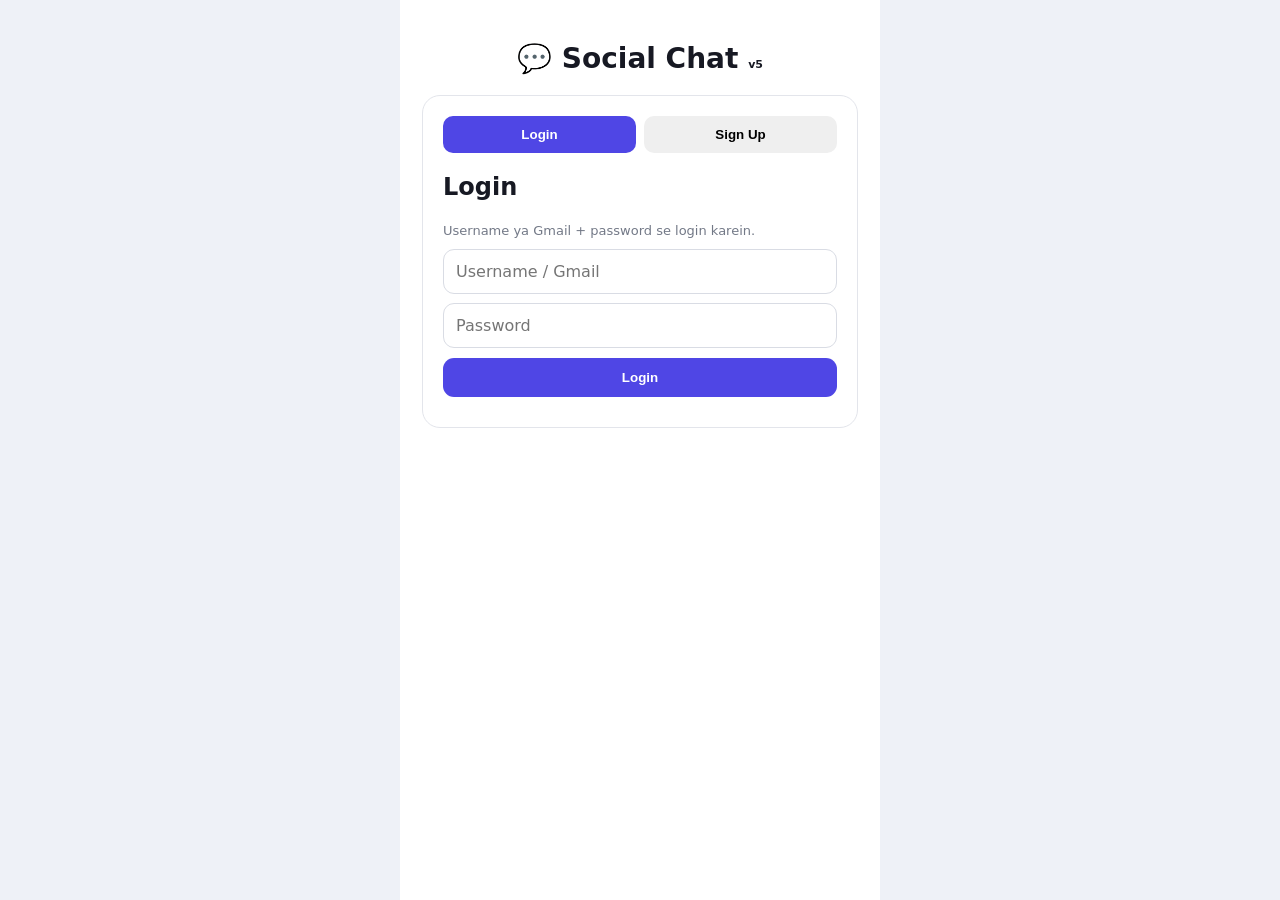
==== commit d547b136: "Trigger fresh deployment v5" ====
--- a/public/index.html
+++ b/public/index.html
@@ -1 +1 @@
-<!doctype html><html lang="hi"><head><meta charset="UTF-8"><meta name="viewport" content="width=device-width,initial-scale=1"><meta name="theme-color" content="#4f46e5"><title>Social Chat v4</title><style>*{box-sizing:border-box}body{margin:0;background:#eef1f7;font-family:system-ui,sans-serif;color:#171923}.app{width:min(100%,480px);min-height:100vh;margin:auto;background:#fff;padding:22px}.logo{text-align:center;font-size:28px;font-weight:900;margin:20px 0}.card{border:1px solid #e3e5eb;border-radius:18px;padding:20px;margin-bottom:16px}.tabs{display:grid;grid-template-columns:1fr 1fr;gap:8px}.tab{padding:11px;border:0;border-radius:10px;font-weight:800;cursor:pointer}.tab.active{background:#4f46e5;color:#fff}.field{width:100%;padding:12px;margin-top:9px;border:1px solid #d9dce4;border-radius:11px;font:inherit}.btn{width:100%;padding:12px;margin-top:10px;border:0;border-radius:11px;background:#4f46e5;color:#fff;font-weight:800}.msg{margin-top:10px;font-size:13px}.ok{color:#15803d}.err{color:#b91c1c}.muted{color:#737987;font-size:13px;line-height:1.5}.hidden{display:none}</style></head><body><div class="app"><div class="logo">💬 Social Chat <small style="font-size:11px">v4</small></div><div class="card"><div class="tabs"><button id="loginTab" class="tab active">Login</button><button id="signupTab" class="tab">Sign Up</button></div><div id="login"><h2>Login</h2><div class="muted">Username ya Gmail + password se login karein.</div><input id="li" class="field" placeholder="Username / Gmail"><input id="lp" class="field" type="password" placeholder="Password"><button id="loginBtn" class="btn">Login</button><div id="loginMsg" class="msg"></div></div><div id="signup" class="hidden"><h2>Create Account</h2><div class="muted">Username unique hoga. Gmail par OTP verification mandatory hai.</div><input id="su" class="field" maxlength="30" placeholder="Username (3-30, A-Z 0-9 _)"><input id="se" class="field" type="email" placeholder="Gmail address"><input id="sp" class="field" type="password" placeholder="Password (minimum 8 characters)"><button id="signupBtn" class="btn">Send OTP</button><div id="signupMsg" class="msg"></div><div id="otpBox" class="hidden"><input id="otp" class="field" inputmode="numeric" maxlength="6" placeholder="6-digit OTP"><button id="verifyBtn" class="btn">Verify Gmail</button><div id="otpMsg" class="msg"></div></div></div></div></div><script>const $=id=>document.getElementById(id);const msg=(id,t,c='')=>{$(id).textContent=t;$(id).className='msg '+c};async function api(path,opt={}){const r=await fetch(path,{cache:'no-store',...opt});const text=await r.text();let d;try{d=JSON.parse(text)}catch{throw Error('Server response invalid')}if(!r.ok)throw Error(d.error||'Request failed');return d}function show(tab){const login=tab==='login';$('login').classList.toggle('hidden',!login);$('signup').classList.toggle('hidden',login);$('loginTab').classList.toggle('active',login);$('signupTab').classList.toggle('active',!login)}$('loginTab').onclick=()=>show('login');$('signupTab').onclick=()=>show('signup');$('signupBtn').onclick=async()=>{try{const d=await api('/api/signup',{method:'POST',headers:{'Content-Type':'application/json'},body:JSON.stringify({username:$('su').value,email:$('se').value,password:$('sp').value})});window.__signupUserId=d.user_id;$('otpBox').classList.remove('hidden');$('signupBtn').disabled=true;msg('signupMsg',d.message,'ok')}catch(e){msg('signupMsg',e.message,'err')}};$('verifyBtn').onclick=async()=>{try{const d=await api('/api/verify-email',{method:'POST',headers:{'Content-Type':'application/json'},body:JSON.stringify({user_id:window.__signupUserId,otp:$('otp').value})});msg('otpMsg',d.message,'ok');setTimeout(()=>show('login'),700)}catch(e){msg('otpMsg',e.message,'err')}};$('loginBtn').onclick=async()=>{try{const d=await api('/api/login',{method:'POST',headers:{'Content-Type':'application/json'},body:JSON.stringify({username:$('li').value,password:$('lp').value})});location.href='/home.html'}catch(e){msg('loginMsg',e.message,'err')}};</script></body></html>+<!doctype html><html lang="hi"><head><meta charset="UTF-8"><meta name="viewport" content="width=device-width,initial-scale=1"><meta name="theme-color" content="#4f46e5"><title>Social Chat v5</title><style>*{box-sizing:border-box}body{margin:0;background:#eef1f7;font-family:system-ui,sans-serif;color:#171923}.app{width:min(100%,480px);min-height:100vh;margin:auto;background:#fff;padding:22px}.logo{text-align:center;font-size:28px;font-weight:900;margin:20px 0}.card{border:1px solid #e3e5eb;border-radius:18px;padding:20px;margin-bottom:16px}.tabs{display:grid;grid-template-columns:1fr 1fr;gap:8px}.tab{padding:11px;border:0;border-radius:10px;font-weight:800;cursor:pointer}.tab.active{background:#4f46e5;color:#fff}.field{width:100%;padding:12px;margin-top:9px;border:1px solid #d9dce4;border-radius:11px;font:inherit}.btn{width:100%;padding:12px;margin-top:10px;border:0;border-radius:11px;background:#4f46e5;color:#fff;font-weight:800}.msg{margin-top:10px;font-size:13px}.ok{color:#15803d}.err{color:#b91c1c}.muted{color:#737987;font-size:13px;line-height:1.5}.hidden{display:none}</style></head><body><div class="app"><div class="logo">💬 Social Chat <small style="font-size:11px">v5</small></div><div class="card"><div class="tabs"><button id="loginTab" class="tab active">Login</button><button id="signupTab" class="tab">Sign Up</button></div><div id="login"><h2>Login</h2><div class="muted">Username ya Gmail + password se login karein.</div><input id="li" class="field" placeholder="Username / Gmail"><input id="lp" class="field" type="password" placeholder="Password"><button id="loginBtn" class="btn">Login</button><div id="loginMsg" class="msg"></div></div><div id="signup" class="hidden"><h2>Create Account</h2><div class="muted">Username unique hoga. Gmail par OTP verification mandatory hai.</div><input id="su" class="field" maxlength="30" placeholder="Username (3-30, A-Z 0-9 _)"><input id="se" class="field" type="email" placeholder="Gmail address"><input id="sp" class="field" type="password" placeholder="Password (minimum 8 characters)"><button id="signupBtn" class="btn">Send OTP</button><div id="signupMsg" class="msg"></div><div id="otpBox" class="hidden"><input id="otp" class="field" inputmode="numeric" maxlength="6" placeholder="6-digit OTP"><button id="verifyBtn" class="btn">Verify Gmail</button><div id="otpMsg" class="msg"></div></div></div></div></div><script>const $=id=>document.getElementById(id);const msg=(id,t,c='')=>{$(id).textContent=t;$(id).className='msg '+c};async function api(path,opt={}){const r=await fetch(path,{cache:'no-store',...opt});const text=await r.text();let d;try{d=JSON.parse(text)}catch{throw Error('Server response invalid')}if(!r.ok)throw Error(d.error||'Request failed');return d}function show(tab){const login=tab==='login';$('login').classList.toggle('hidden',!login);$('signup').classList.toggle('hidden',login);$('loginTab').classList.toggle('active',login);$('signupTab').classList.toggle('active',!login)}$('loginTab').onclick=()=>show('login');$('signupTab').onclick=()=>show('signup');$('signupBtn').onclick=async()=>{try{const d=await api('/api/signup',{method:'POST',headers:{'Content-Type':'application/json'},body:JSON.stringify({username:$('su').value,email:$('se').value,password:$('sp').value})});window.__signupUserId=d.user_id;$('otpBox').classList.remove('hidden');$('signupBtn').disabled=true;msg('signupMsg',d.message,'ok')}catch(e){msg('signupMsg',e.message,'err')}};$('verifyBtn').onclick=async()=>{try{const d=await api('/api/verify-email',{method:'POST',headers:{'Content-Type':'application/json'},body:JSON.stringify({user_id:window.__signupUserId,otp:$('otp').value})});msg('otpMsg',d.message,'ok');setTimeout(()=>show('login'),700)}catch(e){msg('otpMsg',e.message,'err')}};$('loginBtn').onclick=async()=>{try{await api('/api/login',{method:'POST',headers:{'Content-Type':'application/json'},body:JSON.stringify({username:$('li').value,password:$('lp').value})});location.href='/home.html'}catch(e){msg('loginMsg',e.message,'err')}};</script></body></html>
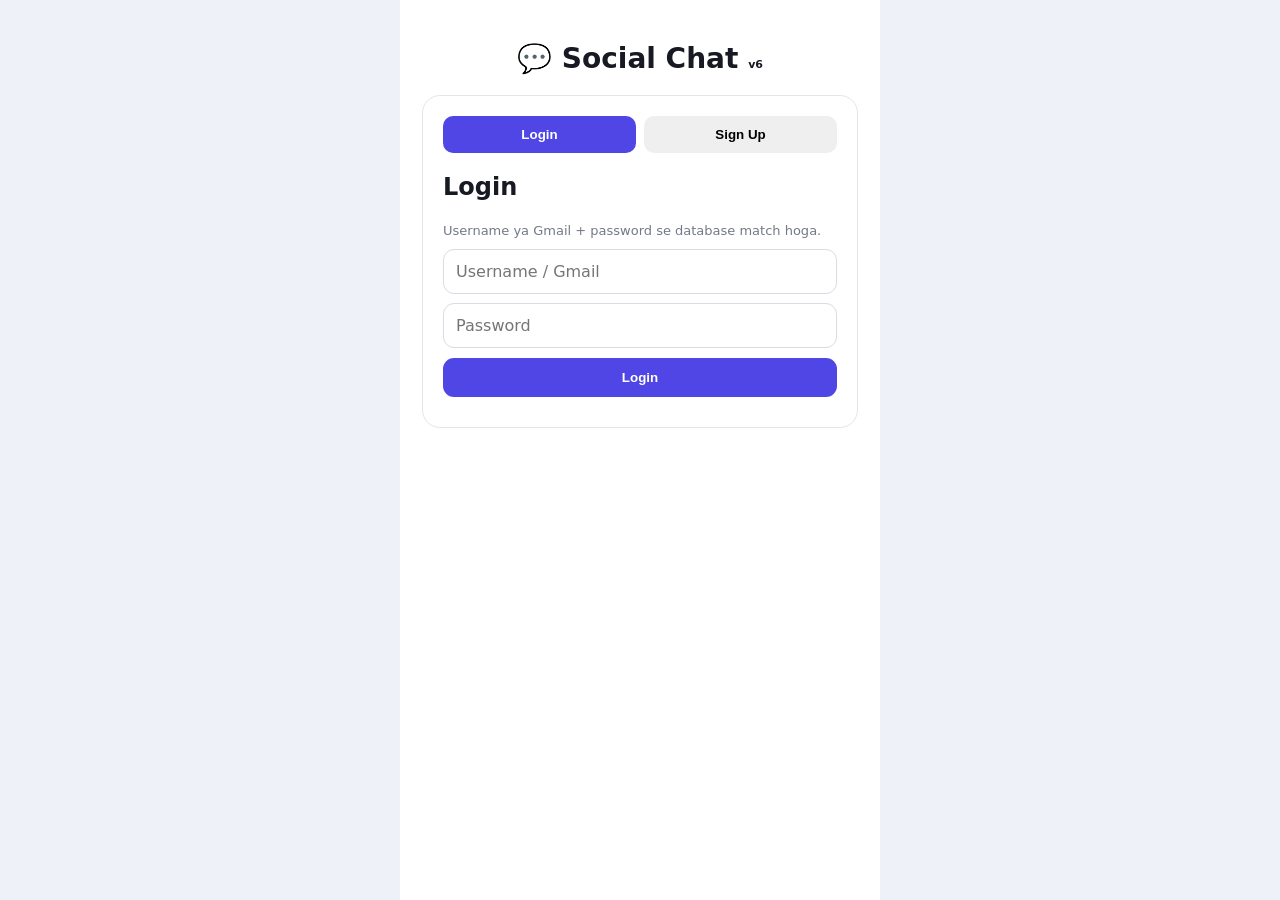
==== commit a6b1f274: "Remove OTP from signup UI" ====
--- a/public/index.html
+++ b/public/index.html
@@ -1 +1 @@
-<!doctype html><html lang="hi"><head><meta charset="UTF-8"><meta name="viewport" content="width=device-width,initial-scale=1"><meta name="theme-color" content="#4f46e5"><title>Social Chat v5</title><style>*{box-sizing:border-box}body{margin:0;background:#eef1f7;font-family:system-ui,sans-serif;color:#171923}.app{width:min(100%,480px);min-height:100vh;margin:auto;background:#fff;padding:22px}.logo{text-align:center;font-size:28px;font-weight:900;margin:20px 0}.card{border:1px solid #e3e5eb;border-radius:18px;padding:20px;margin-bottom:16px}.tabs{display:grid;grid-template-columns:1fr 1fr;gap:8px}.tab{padding:11px;border:0;border-radius:10px;font-weight:800;cursor:pointer}.tab.active{background:#4f46e5;color:#fff}.field{width:100%;padding:12px;margin-top:9px;border:1px solid #d9dce4;border-radius:11px;font:inherit}.btn{width:100%;padding:12px;margin-top:10px;border:0;border-radius:11px;background:#4f46e5;color:#fff;font-weight:800}.msg{margin-top:10px;font-size:13px}.ok{color:#15803d}.err{color:#b91c1c}.muted{color:#737987;font-size:13px;line-height:1.5}.hidden{display:none}</style></head><body><div class="app"><div class="logo">💬 Social Chat <small style="font-size:11px">v5</small></div><div class="card"><div class="tabs"><button id="loginTab" class="tab active">Login</button><button id="signupTab" class="tab">Sign Up</button></div><div id="login"><h2>Login</h2><div class="muted">Username ya Gmail + password se login karein.</div><input id="li" class="field" placeholder="Username / Gmail"><input id="lp" class="field" type="password" placeholder="Password"><button id="loginBtn" class="btn">Login</button><div id="loginMsg" class="msg"></div></div><div id="signup" class="hidden"><h2>Create Account</h2><div class="muted">Username unique hoga. Gmail par OTP verification mandatory hai.</div><input id="su" class="field" maxlength="30" placeholder="Username (3-30, A-Z 0-9 _)"><input id="se" class="field" type="email" placeholder="Gmail address"><input id="sp" class="field" type="password" placeholder="Password (minimum 8 characters)"><button id="signupBtn" class="btn">Send OTP</button><div id="signupMsg" class="msg"></div><div id="otpBox" class="hidden"><input id="otp" class="field" inputmode="numeric" maxlength="6" placeholder="6-digit OTP"><button id="verifyBtn" class="btn">Verify Gmail</button><div id="otpMsg" class="msg"></div></div></div></div></div><script>const $=id=>document.getElementById(id);const msg=(id,t,c='')=>{$(id).textContent=t;$(id).className='msg '+c};async function api(path,opt={}){const r=await fetch(path,{cache:'no-store',...opt});const text=await r.text();let d;try{d=JSON.parse(text)}catch{throw Error('Server response invalid')}if(!r.ok)throw Error(d.error||'Request failed');return d}function show(tab){const login=tab==='login';$('login').classList.toggle('hidden',!login);$('signup').classList.toggle('hidden',login);$('loginTab').classList.toggle('active',login);$('signupTab').classList.toggle('active',!login)}$('loginTab').onclick=()=>show('login');$('signupTab').onclick=()=>show('signup');$('signupBtn').onclick=async()=>{try{const d=await api('/api/signup',{method:'POST',headers:{'Content-Type':'application/json'},body:JSON.stringify({username:$('su').value,email:$('se').value,password:$('sp').value})});window.__signupUserId=d.user_id;$('otpBox').classList.remove('hidden');$('signupBtn').disabled=true;msg('signupMsg',d.message,'ok')}catch(e){msg('signupMsg',e.message,'err')}};$('verifyBtn').onclick=async()=>{try{const d=await api('/api/verify-email',{method:'POST',headers:{'Content-Type':'application/json'},body:JSON.stringify({user_id:window.__signupUserId,otp:$('otp').value})});msg('otpMsg',d.message,'ok');setTimeout(()=>show('login'),700)}catch(e){msg('otpMsg',e.message,'err')}};$('loginBtn').onclick=async()=>{try{await api('/api/login',{method:'POST',headers:{'Content-Type':'application/json'},body:JSON.stringify({username:$('li').value,password:$('lp').value})});location.href='/home.html'}catch(e){msg('loginMsg',e.message,'err')}};</script></body></html>+<!doctype html><html lang="hi"><head><meta charset="UTF-8"><meta name="viewport" content="width=device-width,initial-scale=1"><meta name="theme-color" content="#4f46e5"><title>Social Chat v6</title><style>*{box-sizing:border-box}body{margin:0;background:#eef1f7;font-family:system-ui,sans-serif;color:#171923}.app{width:min(100%,480px);min-height:100vh;margin:auto;background:#fff;padding:22px}.logo{text-align:center;font-size:28px;font-weight:900;margin:20px 0}.card{border:1px solid #e3e5eb;border-radius:18px;padding:20px;margin-bottom:16px}.tabs{display:grid;grid-template-columns:1fr 1fr;gap:8px}.tab{padding:11px;border:0;border-radius:10px;font-weight:800;cursor:pointer}.tab.active{background:#4f46e5;color:#fff}.field{width:100%;padding:12px;margin-top:9px;border:1px solid #d9dce4;border-radius:11px;font:inherit}.btn{width:100%;padding:12px;margin-top:10px;border:0;border-radius:11px;background:#4f46e5;color:#fff;font-weight:800}.msg{margin-top:10px;font-size:13px}.err{color:#b91c1c}.muted{color:#737987;font-size:13px;line-height:1.5}.hidden{display:none}</style></head><body><div class="app"><div class="logo">💬 Social Chat <small style="font-size:11px">v6</small></div><div class="card"><div class="tabs"><button id="loginTab" class="tab active">Login</button><button id="signupTab" class="tab">Sign Up</button></div><div id="login"><h2>Login</h2><div class="muted">Username ya Gmail + password se database match hoga.</div><input id="li" class="field" placeholder="Username / Gmail"><input id="lp" class="field" type="password" placeholder="Password"><button id="loginBtn" class="btn">Login</button><div id="loginMsg" class="msg"></div></div><div id="signup" class="hidden"><h2>Create Account</h2><div class="muted">Account direct database me create hoga. OTP verification abhi disabled hai.</div><input id="su" class="field" maxlength="30" placeholder="Username (3-30, A-Z 0-9 _)"><input id="se" class="field" type="email" placeholder="Gmail (optional)"><input id="sp" class="field" type="password" placeholder="Password (minimum 8 characters)"><button id="signupBtn" class="btn">Create Account</button><div id="signupMsg" class="msg"></div></div></div></div><script>const $=id=>document.getElementById(id);const msg=(id,t,c='')=>{$(id).textContent=t;$(id).className='msg '+c};async function api(path,opt={}){let r;try{r=await fetch(path,{cache:'no-store',...opt})}catch{throw Error('Server se connection nahi ho raha')}const text=await r.text();let d;try{d=JSON.parse(text)}catch{throw Error('Server response invalid')}if(!r.ok)throw Error(d.error||'Request failed');return d}function show(tab){const login=tab==='login';$('login').classList.toggle('hidden',!login);$('signup').classList.toggle('hidden',login);$('loginTab').classList.toggle('active',login);$('signupTab').classList.toggle('active',!login)}$('loginTab').onclick=()=>show('login');$('signupTab').onclick=()=>show('signup');$('signupBtn').onclick=async()=>{const username=$('su').value.trim(),email=$('se').value.trim(),password=$('sp').value;if(!username||!password){msg('signupMsg','Username aur password required','err');return}try{const d=await api('/api/signup',{method:'POST',headers:{'Content-Type':'application/json'},body:JSON.stringify({username,email,password})});msg('signupMsg',d.message||'Account created. Login now.');$('li').value=username;show('login')}catch(e){msg('signupMsg',e.message,'err')}};$('loginBtn').onclick=async()=>{try{await api('/api/login',{method:'POST',headers:{'Content-Type':'application/json'},body:JSON.stringify({username:$('li').value,password:$('lp').value})});location.href='/home.html'}catch(e){msg('loginMsg',e.message,'err')}};</script></body></html>
